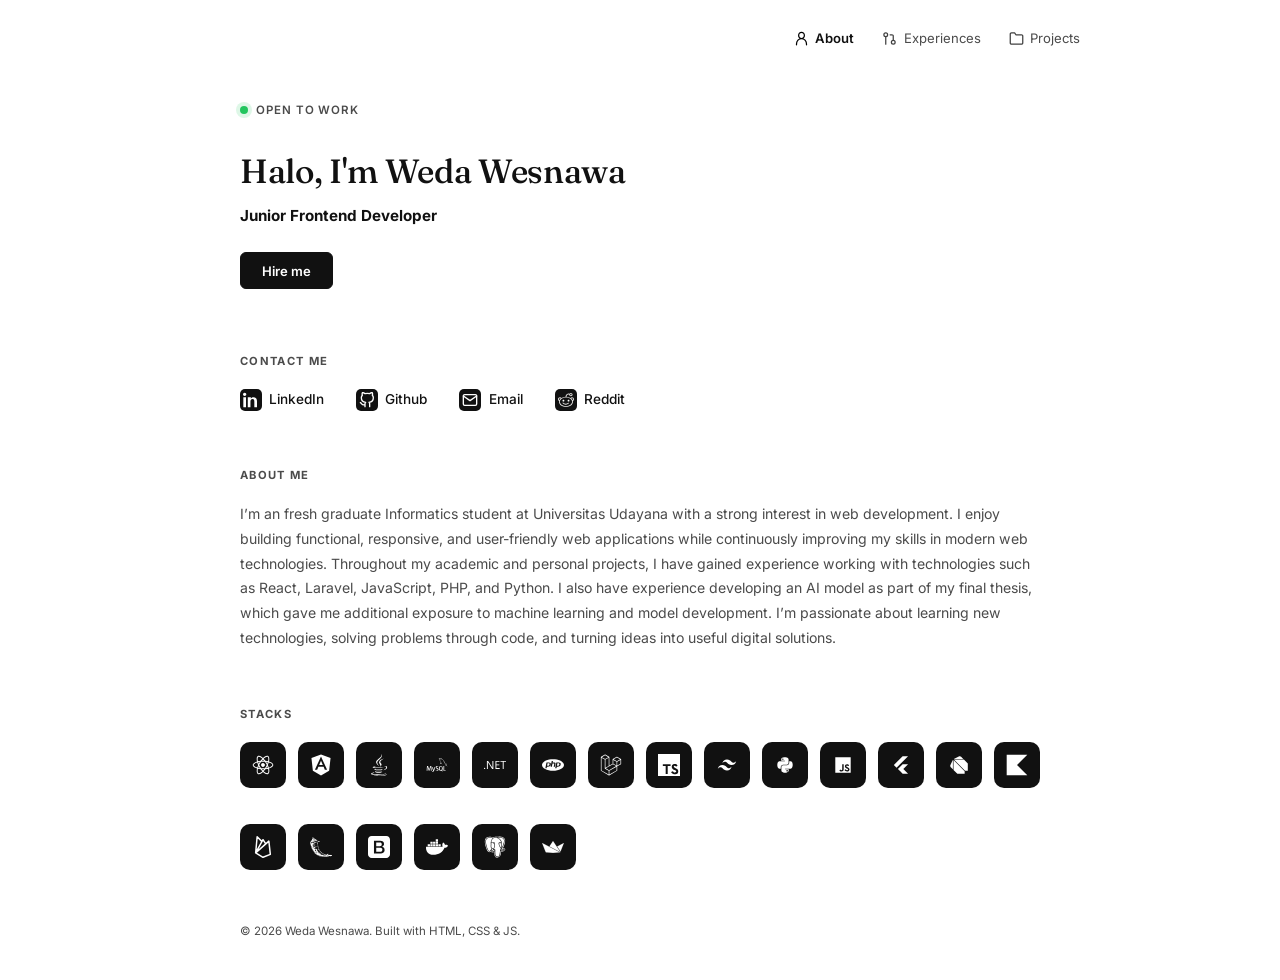
==== index.html @ 9a055cd7 "preproduction" ====
<!DOCTYPE html>
<html lang="id">
<head>
<meta charset="UTF-8" />
<meta name="viewport" content="width=device-width, initial-scale=1.0" />
<title>Wed | About</title>
<meta name="description" content="Personal portfolio — Junior Frontend Developer" />

<link rel="icon" type="image/svg" href="/assets/icon/icon.svg">
<link rel="preconnect" href="https://fonts.googleapis.com" />
<link rel="preconnect" href="https://fonts.gstatic.com" crossorigin />
<link
  href="https://fonts.googleapis.com/css2?family=Fraunces:wght@450;500;600&family=Inter:wght@400;500;600;700&family=JetBrains+Mono:wght@400;500&display=swap"
  rel="stylesheet"
/>

<link rel="stylesheet" href="css/style.css" />
</head>
<body>

<div id="app" data-loading="true">

  <!-- Skeleton shown while JSON data loads -->
  <div class="skeleton" aria-hidden="true">
    <div class="w-40 bar"></div>
    <div class="bar w-70" style="margin-top:1.5rem;"></div>
    <div class="w-40 bar"></div>
    <div class="bar w-100" style="margin-top:2rem;"></div>
    <div class="bar w-70"></div>
  </div>

  <div class="content">
    <!-- Nav -->
    <nav class="nav">
      <div class="wrap" id="nav-links"></div>
    </nav>

    <!-- Hero -->
    <header class="hero">
      <div class="wrap">
        <p class="status">
          <span class="status-dot" aria-hidden="true"></span>
          <span id="status-label"></span>
        </p>
        <h1 id="hero-greeting"></h1>
        <p class="role" id="hero-role"></p>
        <button class="btn-hire" id="hero-cta" type="button"></button>
      </div>
    </header>

    <!-- Contact -->
    <section class="section" aria-labelledby="contact-label">
      <div class="wrap">
        <p class="section-label" id="contact-label">Contact Me</p>
        <div class="contact-list" id="contact-list"></div>
      </div>
    </section>

    <!-- About -->
    <section class="section" id="about" aria-labelledby="about-label">
      <div class="wrap">
        <p class="section-label" id="about-label">About Me</p>
        <div class="about-text">
          <p id="about-text"></p>
        </div>
      </div>
    </section>

    <!-- Stacks -->
    <section class="section" aria-labelledby="stacks-label">
      <div class="wrap">
        <p class="section-label" id="stacks-label">Stacks</p>
        <div class="stacks-grid" id="stacks-grid"></div>
      </div>
    </section>

    <footer class="footer">
      <div class="wrap" id="footer-text"></div>
    </footer>

    <div class="modal-overlay" id="hire-modal" hidden>
      <div class="modal-backdrop" data-modal-close></div>
      <div class="modal-panel" role="dialog" aria-modal="true" aria-label="Contact card">
        <button class="modal-close" type="button" data-modal-close aria-label="Close">&times;</button>
        <img
          class="modal-image"
          src="assets/pic/cardname.png"
          alt="Kartu nama — informasi kontak"
        />
      </div>
    </div>
  </div>
</div>

<script src="js/main.js"></script>
</body>
</html>
---- css/style.css ----
/* ============================================
   Portfolio — Weda Wesnawa
   Minimal editorial black & white system
   ============================================ */

:root {
  --bg: #ffffff;
  --ink: #111111;
  --ink-soft: #4b4b4b;
  --line: #e6e6e6;
  --accent: #22c55e;
  --surface: #f6f6f5;

  --font-display: "Fraunces", "Georgia", serif;
  --font-body: "Inter", -apple-system, BlinkMacSystemFont, "Segoe UI", sans-serif;
  --font-mono: "JetBrains Mono", "Courier New", monospace;

  --maxw: 880px;
  --gap: clamp(1.25rem, 4vw, 2.5rem);
}

@media (prefers-color-scheme: dark) {
  /* Intentionally kept light — design is light-mode by brief */
}

* { box-sizing: border-box; }

html {
  scroll-behavior: smooth;
}

html, body {
  height: 100%;
}

body {
  margin: 0;
  background: var(--bg);
  color: var(--ink);
  font-family: var(--font-body);
  font-size: 15px;
  line-height: 1.6;
  -webkit-font-smoothing: antialiased;
}

@media (prefers-reduced-motion: reduce) {
  html { scroll-behavior: auto; }
  * { animation-duration: 0.01ms !important; transition-duration: 0.01ms !important; }
}

a {
  color: inherit;
  text-decoration: none;
}

img, svg { display: block; max-width: 100%; }

button { font-family: inherit; }

.wrap {
  max-width: var(--maxw);
  margin: 0 auto;
  padding: 0 var(--gap);
}

/* ---------- Sticky footer layout ---------- */
#app {
  min-height: 100%;
  display: flex;
  flex-direction: column;
}
.content {
  flex: 1;
  display: flex;
  flex-direction: column;
}


/* ---------- Loading state ---------- */
#app[data-loading="true"] .skeleton { display: block; }
#app[data-loading="true"] .content { display: none; }
.skeleton {
  display: none;
  max-width: var(--maxw);
  margin: 0 auto;
  padding: 3.5rem var(--gap);
}
.skeleton .bar {
  height: 12px;
  border-radius: 4px;
  background: linear-gradient(90deg, var(--surface) 25%, #ececea 37%, var(--surface) 63%);
  background-size: 400% 100%;
  animation: shimmer 1.4s ease infinite;
  margin-bottom: 0.75rem;
}
.skeleton .bar.w-40 { width: 40%; height: 22px; }
.skeleton .bar.w-70 { width: 70%; }
.skeleton .bar.w-100 { width: 100%; }
@keyframes shimmer {
  0% { background-position: 100% 0; }
  100% { background-position: -100% 0; }
}

/* ---------- Nav ---------- */
.nav {
  padding: 1.75rem var(--gap) 0;
}
.nav .wrap {
  padding: 0;
  display: flex;
  justify-content: flex-end;
  gap: 1.75rem;
}
.nav-link {
  display: inline-flex;
  align-items: center;
  gap: 0.4rem;
  font-size: 0.82rem;
  color: var(--ink-soft);
  transition: color 0.15s ease;
}
.nav-link svg,
.nav-link img {
  width: 15px;
  height: 15px;
  opacity: 0.75;
}
.nav-link:hover {
  color: var(--ink);
}
.nav-link:hover svg,
.nav-link:hover img { opacity: 1; }
.nav-link.is-active {
  color: var(--ink);
  font-weight: 600;
}
.nav-link.is-active svg,
.nav-link.is-active img { opacity: 1; }

/* ---------- Hero ---------- */
.hero {
  padding: 2.5rem 0 2.25rem;
}
.status {
  display: inline-flex;
  align-items: center;
  gap: 0.5rem;
  font-size: 0.72rem;
  letter-spacing: 0.08em;
  text-transform: uppercase;
  color: var(--ink-soft);
  font-weight: 600;
  margin-bottom: 1.6rem;
}
.status-dot {
  width: 8px;
  height: 8px;
  border-radius: 50%;
  background: var(--accent);
  box-shadow: 0 0 0 4px rgba(34, 197, 94, 0.15);
}

.hero h1 {
  font-family: var(--font-display);
  font-weight: 500;
  font-size: clamp(1.6rem, 4vw, 2.1rem);
  margin: 0 0 0.35rem;
  letter-spacing: -0.01em;
}

.hero .role {
  font-size: 0.95rem;
  font-weight: 700;
  color: var(--ink);
  margin: 0 0 1.5rem;
}

.btn-hire {
  appearance: none;
  border: 1px solid var(--ink);
  background: var(--ink);
  color: #fff;
  font-size: 0.82rem;
  font-weight: 600;
  padding: 0.6rem 1.3rem;
  border-radius: 6px;
  cursor: pointer;
  transition: transform 0.15s ease, background 0.15s ease;
}
.btn-hire:hover {
  background: #000;
  transform: translateY(-1px);
}
.btn-hire:active { transform: translateY(0); }
.btn-hire:focus-visible {
  outline: 2px solid var(--accent);
  outline-offset: 2px;
}

/* ---------- Section shell ---------- */
.section {
  padding: 1.75rem 0;
  /* border-top: 1px solid var(--line); */
}
.section-first {
  border-top: none;
  padding-top: 2.75rem;
}
.section-label {
  font-size: 0.7rem;
  letter-spacing: 0.12em;
  text-transform: uppercase;
  font-weight: 700;
  color: var(--ink-soft);
  margin: 0 0 1.1rem;
}

.section-heading {
  font-family: var(--font-display);
  font-weight: 500;
  font-size: 1.1rem;
  color: var(--ink);
  margin: 0 0 1.25rem;
}

/* ---------- Contact ---------- */
.contact-list {
  display: flex;
  flex-wrap: wrap;
  gap: 1.5rem 2rem;
}
.contact-item {
  display: inline-flex;
  align-items: center;
  gap: 0.45rem;
  font-size: 0.85rem;
  color: var(--ink);
  font-weight: 500;
  transition: opacity 0.15s ease;
}
.contact-item .icon-badge {
  width: 22px;
  height: 22px;
  border-radius: 5px;
  background: var(--ink);
  display: inline-flex;
  align-items: center;
  justify-content: center;
}
.contact-item .icon-badge svg,
.contact-item .icon-badge img {
  width: 16px;
  height: 16px;
  filter: invert(1);
}
.contact-item:hover { opacity: 0.6; }

/* ---------- About ---------- */
.about-text {
  display: flex;
  gap: 2.5rem;
}
.about-text p {
  margin: 0;
  color: var(--ink-soft);
  font-size: 0.88rem;
  line-height: 1.75;
  /* max-width: 640px; */
}

/* ---------- Stacks ---------- */
.stacks-grid {
  display: flex;
  flex-wrap: wrap;
  gap: 2.25rem 0.75rem;
}
.stack-chip {
  width: 46px;
  height: 46px;
  border-radius: 10px;
  background: var(--ink);
  display: inline-flex;
  align-items: center;
  justify-content: center;
  position: relative;
  transition: transform 0.15s ease;
}
.stack-chip:hover { transform: translateY(-3px); }
.stack-chip svg,
.stack-chip img {
  width: 22px;
  height: 22px;
  filter: invert(1);
}
.stack-chip[data-light="true"] {
  background: var(--surface);
  border: 1px solid var(--line);
}
.stack-chip[data-light="true"] svg,
.stack-chip[data-light="true"] img {
  filter: none;
}
.stack-name {
  position: absolute;
  bottom: -1.6rem;
  left: 50%;
  transform: translateX(-50%);
  font-size: 0.62rem;
  color: var(--ink-soft);
  white-space: nowrap;
  opacity: 0;
  transition: opacity 0.15s ease;
  pointer-events: none;
}
.stack-chip:hover .stack-name { opacity: 1; }

/* ---------- Experience & Education (card list) ---------- */
.card-list {
  display: flex;
  flex-direction: column;
  gap: 1.5rem;
}
.info-card {
  border: 1px solid var(--line);
  border-radius: 14px;
  padding: 1.75rem 2rem;
  transition: border-color 0.15s ease;
}
.info-card:hover {
  border-color: #c9c9c9;
}
.info-card-title {
  font-size: 0.95rem;
  font-weight: 700;
  margin: 0 0 0.4rem;
}
.info-card-period {
  font-size: 0.85rem;
  color: var(--ink);
  margin: 0 0 1rem;
}
.info-card-desc {
  font-size: 0.85rem;
  color: var(--ink-soft);
  margin: 0;
  line-height: 1.75;
  max-width: 760px;
}

/* ---------- Projects ---------- */
.sr-only {
  position: absolute;
  width: 1px;
  height: 1px;
  padding: 0;
  margin: -1px;
  overflow: hidden;
  clip: rect(0, 0, 0, 0);
  white-space: nowrap;
  border: 0;
}

.projects-list {
  display: flex;
  flex-direction: column;
  gap: 3rem;
}
.project-block-title {
  font-family: var(--font-display);
  font-weight: 500;
  font-size: 1.15rem;
  margin: 0 0 1rem;
  color: var(--ink);
}
.project-block-desc {
  font-size: 0.88rem;
  color: var(--ink);
  line-height: 1.7;
  margin: 1rem 0 0;
  max-width: 760px;
}
.project-media {
  position: relative;
  width: 100%;
  min-height: 340px;
  border-radius: 6px;
  background: #111;
  display: flex;
  align-items: center;
  overflow: hidden;
}
.project-media-img {
  width: 100%;
  height: 100%;
  max-height: 560px;
  min-height: 340px;
  object-fit: scale-down;
  border-radius: 6px;
  opacity: 0;
  transition: opacity 0.35s ease;
}
.project-media.is-loaded .project-media-img {
  opacity: 1;
}
.project-media-placeholder {
  font-family: var(--font-display);
  font-weight: 700;
  font-size: clamp(1.3rem, 3vw, 1.75rem);
  line-height: 1.3;
  color: var(--ink);
  margin: 0;
  padding: 2.5rem 2.5rem 2.5rem 3.25rem;
  max-width: 60%;
}

.project-tags-row {
  display: flex;
  flex-wrap: wrap;
  gap: 0.6rem;
  margin: 1.25rem 0 0;
}
.project-tag {
  display: inline-flex;
  align-items: center;
  gap: 0.5rem;
  border: 1px solid var(--line);
  border-radius: 8px;
  padding: 0.45rem 0.9rem;
  font-size: 0.8rem;
  font-weight: 500;
  color: var(--ink);
  background: #fff;
  transition: border-color 0.15s ease, transform 0.15s ease;
}
.project-tag:hover {
  border-color: #c9c9c9;
  transform: translateY(-1px);
}
.project-tag img {
  width: 16px;
  height: 16px;
  flex-shrink: 0;
}
.project-github-link {
  font-weight: 600;
  color: var(--ink);
  text-decoration: underline;
  text-decoration-color: var(--line);
  text-underline-offset: 2px;
  transition: text-decoration-color 0.15s ease, color 0.15s ease;
}
.project-github-link:hover {
  color: var(--accent);
  text-decoration-color: var(--accent);
}

/* Loading overlay shown while a project GIF/image is still downloading */
.project-media-loading {
  position: absolute;
  inset: 0;
  display: flex;
  flex-direction: column;
  align-items: center;
  justify-content: center;
  gap: 1.1rem;
  transition: opacity 0.3s ease;
}
.project-media.is-loaded .project-media-loading {
  opacity: 0;
  pointer-events: none;
}
.loading-avatar {
  width: 64px;
  height: 64px;
  border-radius: 50%;
  object-fit: cover;
  background: #fff;
  border: 3px solid #fff;
  box-shadow: 0 3px 10px rgba(0, 0, 0, 0.18);
}
.loading-text {
  margin: 0;
  font-weight: 800;
  font-size: 1.5rem;
  letter-spacing: 0.06em;
  color: #fff;
  text-shadow: 0 1px 3px rgba(0, 0, 0, 0.15);
}
.project-media.is-error .loading-avatar {
  display: none;
}
.project-media.is-error .loading-text {
  font-size: 0.85rem;
  font-weight: 600;
  letter-spacing: 0;
  color: var(--ink-soft);
  text-shadow: none;
}

.filter-banner {
  display: flex;
  flex-wrap: wrap;
  align-items: center;
  justify-content: space-between;
  gap: 0.75rem;
  background: var(--surface);
  border: 1px solid var(--line);
  border-radius: 10px;
  padding: 0.85rem 1.1rem;
  margin-bottom: 2rem;
  font-size: 0.85rem;
  color: var(--ink-soft);
}
.filter-banner-text strong { color: var(--ink); }
.filter-clear {
  font-weight: 600;
  color: var(--ink);
  text-decoration: underline;
  text-decoration-color: var(--line);
  text-underline-offset: 2px;
  white-space: nowrap;
  transition: color 0.15s ease, text-decoration-color 0.15s ease;
}
.filter-clear:hover { color: var(--accent); text-decoration-color: var(--accent); }
.projects-empty { font-size: 0.9rem; color: var(--ink-soft); padding: 2rem 0; }

/* ---------- Footer ---------- */
.footer {
  margin-top: auto;
  padding: 1.5rem 0 2.5rem;
  font-size: 0.72rem;
  color: var(--ink-soft);
}

/* ---------- Hire Me modal ---------- */
.modal-overlay {
  position: fixed;
  inset: 0;
  z-index: 100;
  display: flex;
  align-items: center;
  justify-content: center;
  padding: 1.5rem;
  opacity: 0;
  pointer-events: none;
  transition: opacity 0.2s ease;
}
.modal-overlay.is-open {
  opacity: 1;
  pointer-events: auto;
}
.modal-backdrop {
  position: absolute;
  inset: 0;
  background: rgba(0, 0, 0, 0.8);
}
.modal-panel {
  position: relative;
  max-width: 560px;
  width: 100%;
  border-radius: 16px;
  overflow: hidden;
  box-shadow: 0 24px 60px rgba(0, 0, 0, 0.45);
  background: #fff;
  transform: scale(0.96) translateY(8px);
  transition: transform 0.2s ease;
}
.modal-overlay.is-open .modal-panel {
  transform: scale(1) translateY(0);
}
.modal-image {
  width: 100%;
  height: auto;
  display: block;
}
.modal-close {
  position: absolute;
  top: 0.75rem;
  right: 0.75rem;
  width: 32px;
  height: 32px;
  border-radius: 50%;
  border: none;
  background: rgba(255, 255, 255, 0.92);
  color: var(--ink);
  font-size: 1.25rem;
  line-height: 1;
  cursor: pointer;
  display: flex;
  align-items: center;
  justify-content: center;
  box-shadow: 0 2px 8px rgba(0, 0, 0, 0.15);
  transition: background 0.15s ease, transform 0.15s ease;
}
.modal-close:hover {
  background: #fff;
  transform: scale(1.06);
}
.modal-close:focus-visible {
  outline: 2px solid var(--accent);
  outline-offset: 2px;
}

/* ---------- 404 page ---------- */
.notfound {
  min-height: 100vh;
  display: flex;
  flex-direction: column;
  align-items: center;
  justify-content: center;
  text-align: center;
  padding: 2rem;
  gap: 0;
}
.notfound-numbers {
  display: flex;
  align-items: center;
  justify-content: center;
  gap: 0.50rem;
  margin-bottom: 2rem;
}
.notfound-digit {
  font-family: var(--font-body);
  font-weight: 900;
  font-size: clamp(4.5rem, 12vw, 6.5rem);
  line-height: 1;
  color: #111111;
}
.notfound-avatar {
  width: clamp(4.5rem, 12vw, 6.5rem);
  height: clamp(4.5rem, 12vw, 6.5rem);
  border-radius: 50%;
  border: 8px solid #111111;
  overflow: hidden;
  display: flex;
  align-items: center;
  justify-content: center;
  background: #fff;
  flex-shrink: 0;
}
.notfound-avatar img {
  width: 100%;
  height: 100%;
  object-fit: cover;
}
.notfound-title {
  font-family: var(--font-body);
  font-weight: 800;
  font-size: clamp(1.5rem, 4vw, 2rem);
  color: black;
  margin: 0 0 0.75rem;
}
.notfound-subtitle {
  font-size: 0.95rem;
  color: #9a9a9a;
  line-height: 1.6;
  margin: 0 0 2rem;
  max-width: 420px;
}
.notfound-btn {
  display: inline-flex;
  align-items: center;
  gap: 0.6rem;
  background: black;
  color: #fff;
  font-weight: 700;
  font-size: 0.95rem;
  padding: 0.9rem 1.75rem;
  border-radius: 10px;
  transition: background 0.15s ease, transform 0.15s ease;
}
.notfound-btn:hover {
  background: #767676;
  transform: translateY(-1px);
}
.notfound-btn:focus-visible {
  outline: 2px solid var(--accent);
  outline-offset: 2px;
}

/* ---------- Responsive ---------- */
@media (max-width: 640px) {
  .nav { padding-top: 1.25rem; }
  .nav .wrap { gap: 1.1rem; }
  .nav-link span { display: none; }
  .about-text { flex-direction: column; }
  .info-card { padding: 1.25rem 1.35rem; }
  .projects-list { gap: 2.25rem; }
  .project-media { min-height: 220px; }
  .project-media-img { min-height: 220px; }
  .project-media-placeholder { max-width: 100%; padding: 1.5rem; font-size: 1.15rem; }
  .contact-list { gap: 1rem 1.5rem; }
}


@media (max-width: 480px) {
  .notfound-numbers { gap: 0.4rem; }
  .notfound-avatar { border-width: 4px; }
}

@media (max-width: 400px) {
  .stack-chip { width: 42px; height: 42px; }
}
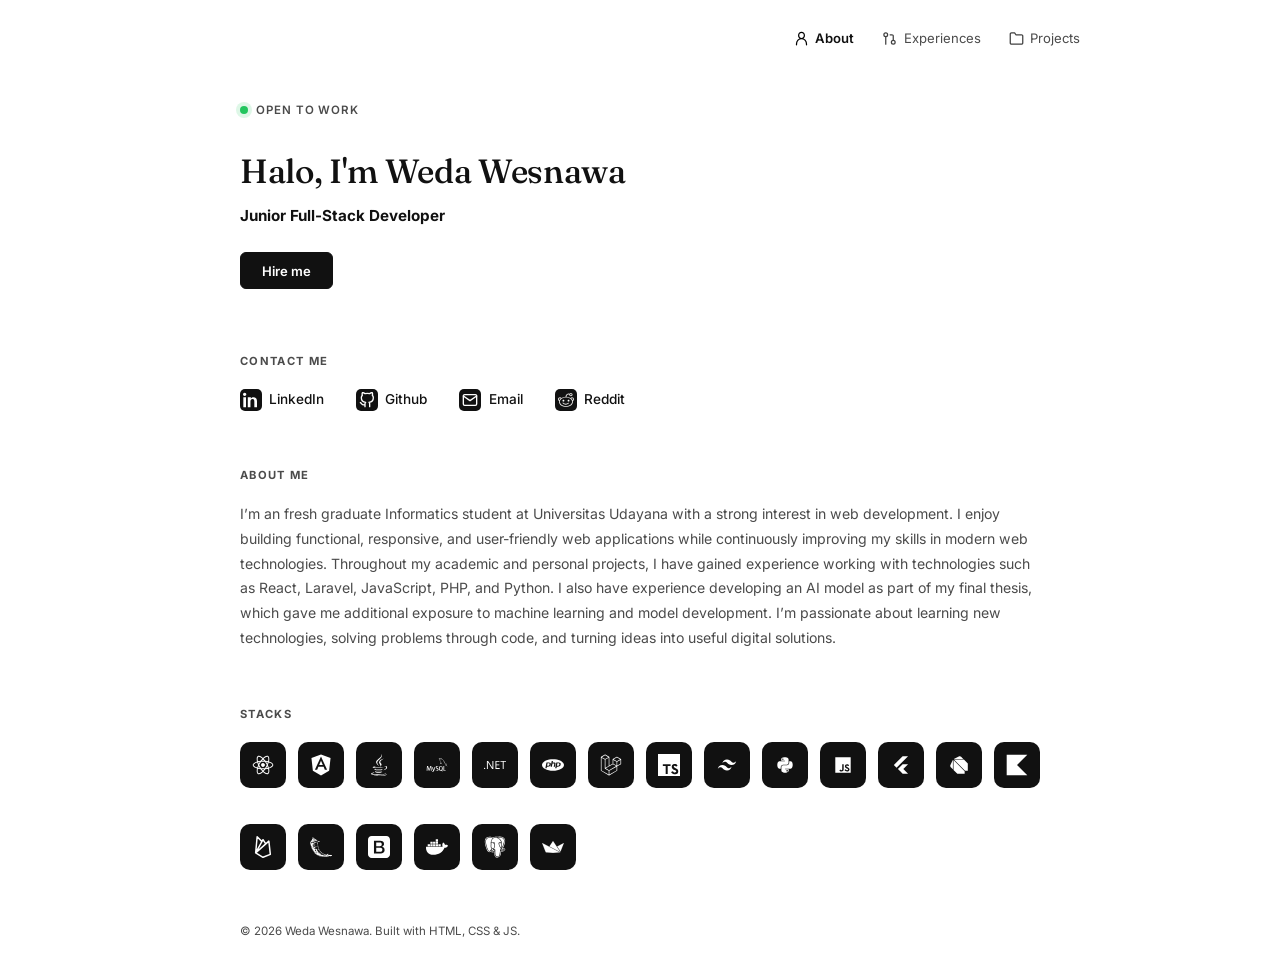
==== commit 8a105a39: "seo and update data" ====
--- a/index.html
+++ b/index.html
@@ -3,16 +3,56 @@
 <head>
 <meta charset="UTF-8" />
 <meta name="viewport" content="width=device-width, initial-scale=1.0" />
+<meta name="color-scheme" content="light dark" />
 <title>Wed | About</title>
-<meta name="description" content="Personal portfolio — Junior Frontend Developer" />
+<meta name="description" content="Portfolio Weda Wesnawa, Junior Full-Stack Web Developer. Berpengalaman dengan React, TypeScript, Laravel, dan MySQL. Lihat pengalaman kerja dan project di sini." />
+<meta name="author" content="Weda Wesnawa" />
+<link rel="canonical" href="https://wedawesnawa.github.io/porto-wed/" />
 
-<link rel="icon" type="image/svg" href="/assets/icon/icon.svg">
+<link rel="icon" type="image/svg" href="./assets/icon/icon.svg">
 <link rel="preconnect" href="https://fonts.googleapis.com" />
 <link rel="preconnect" href="https://fonts.gstatic.com" crossorigin />
 <link
   href="https://fonts.googleapis.com/css2?family=Fraunces:wght@450;500;600&family=Inter:wght@400;500;600;700&family=JetBrains+Mono:wght@400;500&display=swap"
   rel="stylesheet"
 />
+
+<meta property="og:type" content="website" />
+<meta property="og:url" content="https://wedawesnawa.github.io/porto-wed/" />
+<meta property="og:site_name" content="Weda Wesnawa — Portfolio" />
+<meta property="og:title" content="Weda Wesnawa, Junior Full-Stack Web Developer" />
+<meta property="og:description" content="Portfolio Weda Wesnawa, Junior Full-Stack Web Developer. Berpengalaman dengan React, TypeScript, Laravel, dan MySQL." />
+<meta property="og:image" content="https://wedawesnawa.github.io/porto-wed/assets/pic/person.jpeg" />
+<meta property="og:image:width" content="1200" />
+<meta property="og:image:height" content="630" />
+<meta property="og:locale" content="id_ID" />
+
+<meta name="twitter:card" content="summary_large_image" />
+<meta name="twitter:title" content="Weda Wesnawa, Junior Full-Stack Web Developer" />
+<meta name="twitter:description" content="Portfolio Weda Wesnawa, Junior Frontend Developer. Berpengalaman dengan React, TypeScript, Laravel, dan MySQL." />
+<meta name="twitter:image" content="https://wedawesnawa.github.io/porto-wed/assets/pic/person.jpeg" />
+
+<script type="application/ld+json">
+{
+  "@context": "https://schema.org",
+  "@type": "Person",
+  "name": "Pande Nyoman Weda Wesnawa",
+  "jobTitle": "Junior Full Stack Web Developer",
+  "url": "https://wedawesnawa.github.io/porto-wed/",
+  "image": "https://wedawesnawa.github.io/porto-wed/assets/pic/person.jpeg",
+  "email": "mailto:komangweda360@gmail.com",
+  "address": {
+    "@type": "PostalAddress",
+    "addressRegion": "Bali",
+    "addressCountry": "ID"
+  },
+  "sameAs": [
+    "https://linkedin.com/in/wedawesnawa",
+    "https://github.com/wedawesnawa"
+  ],
+  "knowsAbout": ["React", "TypeScript", "Laravel", "MySQL", "Angular", ".NET", "PHP", "Tailwind CSS", "Microsoft SQL Server"]
+}
+</script>
 
 <link rel="stylesheet" href="css/style.css" />
 </head>
--- a/css/style.css
+++ b/css/style.css
@@ -1,9 +1,5 @@
-/* ============================================
-   Portfolio — Weda Wesnawa
-   Minimal editorial black & white system
-   ============================================ */
-
 :root {
+  color-scheme: light dark;
   --bg: #ffffff;
   --ink: #111111;
   --ink-soft: #4b4b4b;
@@ -11,6 +7,14 @@
   --accent: #22c55e;
   --surface: #f6f6f5;
 
+  --btn-close: #111111;
+  --chip-bg: #111111;
+  --cta-bg: #111111;
+  --cta-bg-hover: #000000;
+  --cta-text: #ffffff;
+  --media-bg: #111111;
+  --card-bg: #ffffff;
+
   --font-display: "Fraunces", "Georgia", serif;
   --font-body: "Inter", -apple-system, BlinkMacSystemFont, "Segoe UI", sans-serif;
   --font-mono: "JetBrains Mono", "Courier New", monospace;
@@ -20,10 +24,29 @@
 }
 
 @media (prefers-color-scheme: dark) {
-  /* Intentionally kept light — design is light-mode by brief */
-}
-
-* { box-sizing: border-box; }
+  :root {
+    --bg: #111113;
+    --ink: #f2f2f0;
+    --ink-soft: #a3a3a1;
+    --line: #2a2a2c;
+    --surface: #1b1b1d;
+
+    --btn-close: #111111;
+    --cta-bg: #f2f2f0;
+    --cta-bg-hover: #ffffff;
+    --cta-text: #111113;
+    --media-bg: #2a2a2c;
+    --card-bg: #1b1b1d;
+  }
+
+  .project-tag img,
+  .nav-link svg,
+  .nav-link img {
+    filter: invert(1);
+  }
+}
+
+* { box-sizing: border-box; -webkit-tap-highlight-color: transparent;}
 
 html {
   scroll-behavior: smooth;
@@ -41,7 +64,7 @@
   font-size: 15px;
   line-height: 1.6;
   -webkit-font-smoothing: antialiased;
-}
+} 
 
 @media (prefers-reduced-motion: reduce) {
   html { scroll-behavior: auto; }
@@ -51,6 +74,7 @@
 a {
   color: inherit;
   text-decoration: none;
+  -webkit-touch-callout: none;
 }
 
 img, svg { display: block; max-width: 100%; }
@@ -178,8 +202,8 @@
 .btn-hire {
   appearance: none;
   border: 1px solid var(--ink);
-  background: var(--ink);
-  color: #fff;
+  background: var(--cta-bg);
+  color: var(--cta-text);
   font-size: 0.82rem;
   font-weight: 600;
   padding: 0.6rem 1.3rem;
@@ -188,7 +212,7 @@
   transition: transform 0.15s ease, background 0.15s ease;
 }
 .btn-hire:hover {
-  background: #000;
+  background: var(--cta-bg-hover);
   transform: translateY(-1px);
 }
 .btn-hire:active { transform: translateY(0); }
@@ -242,7 +266,7 @@
   width: 22px;
   height: 22px;
   border-radius: 5px;
-  background: var(--ink);
+  background: var(--chip-bg);
   display: inline-flex;
   align-items: center;
   justify-content: center;
@@ -278,7 +302,7 @@
   width: 46px;
   height: 46px;
   border-radius: 10px;
-  background: var(--ink);
+  background: var(--chip-bg);
   display: inline-flex;
   align-items: center;
   justify-content: center;
@@ -293,7 +317,7 @@
   filter: invert(1);
 }
 .stack-chip[data-light="true"] {
-  background: var(--surface);
+  background: var(--chip-bg);
   border: 1px solid var(--line);
 }
 .stack-chip[data-light="true"] svg,
@@ -360,18 +384,25 @@
   border: 0;
 }
 
+#projects-label{
+  margin : 0px !important;
+}
+
 .projects-list {
   display: flex;
   flex-direction: column;
   gap: 3rem;
 }
 .project-block-title {
-  font-family: var(--font-display);
+  /* font-family: var(--font-display); */
+  font-size: 1.05rem;
+  /* font-weight: 700; */
   font-weight: 500;
-  font-size: 1.15rem;
+  /* font-size: 1.15rem; */
   margin: 0 0 1rem;
   color: var(--ink);
 }
+
 .project-block-desc {
   font-size: 0.88rem;
   color: var(--ink);
@@ -384,7 +415,7 @@
   width: 100%;
   min-height: 340px;
   border-radius: 6px;
-  background: #111;
+  background: var(--media-bg);
   display: flex;
   align-items: center;
   overflow: hidden;
@@ -429,7 +460,7 @@
   font-size: 0.8rem;
   font-weight: 500;
   color: var(--ink);
-  background: #fff;
+  background: var(--card-bg);
   transition: border-color 0.15s ease, transform 0.15s ease;
 }
 .project-tag:hover {
@@ -582,7 +613,7 @@
   border-radius: 50%;
   border: none;
   background: rgba(255, 255, 255, 0.92);
-  color: var(--ink);
+  color: var(--btn-close);
   font-size: 1.25rem;
   line-height: 1;
   cursor: pointer;
@@ -696,6 +727,8 @@
 @media (max-width: 480px) {
   .notfound-numbers { gap: 0.4rem; }
   .notfound-avatar { border-width: 4px; }
+  .notfound-btn { padding: 0.7rem 1.2rem; font-size: 0.7rem}
+  .notfound-btn img { width: 16px; height: 16px;}
 }
 
 @media (max-width: 400px) {
